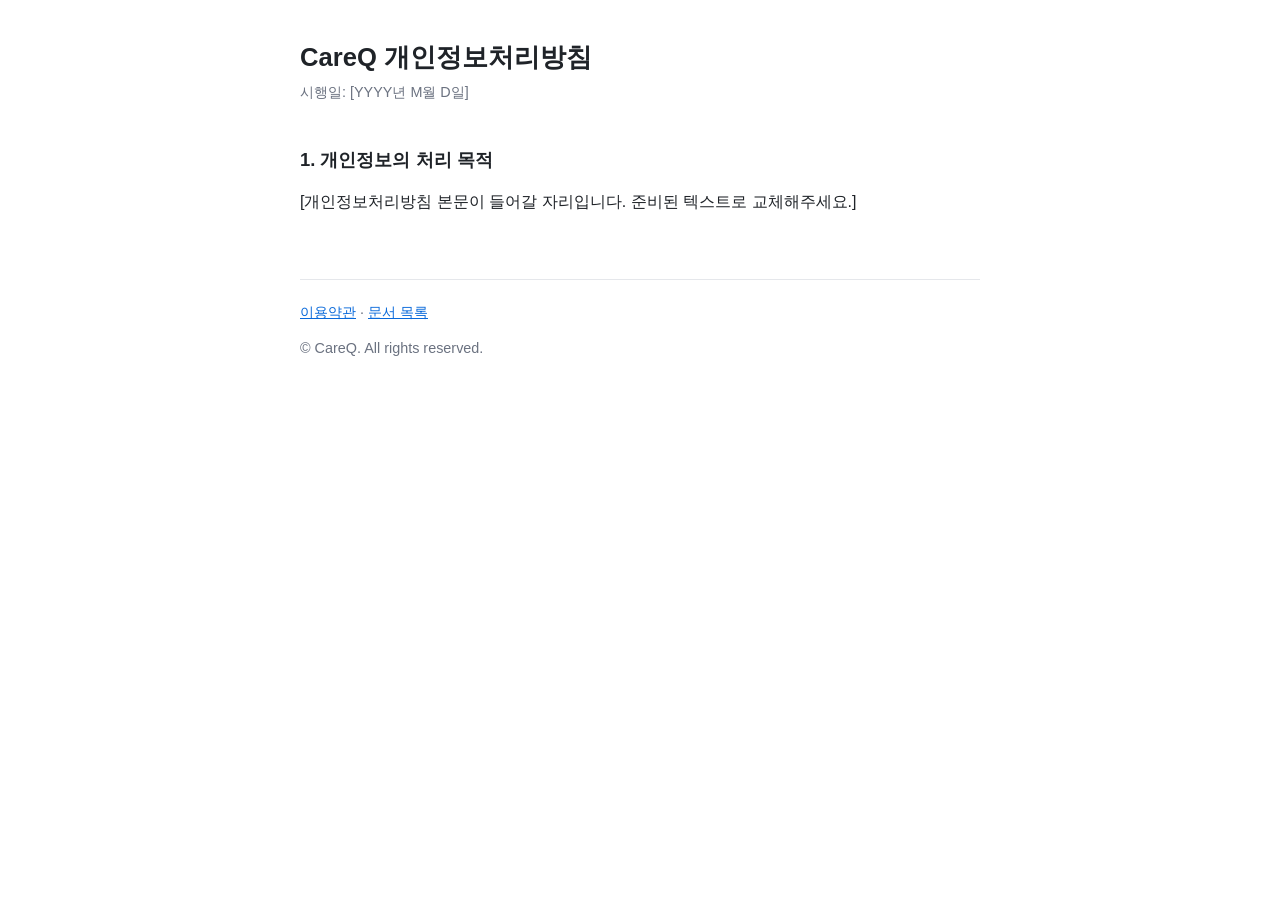
==== privacy.html @ fed1b2c5 "feat: 약관/개인정보처리방침 정적 페이지 스캐폴드 이용약관·개인정보처리방침 본문은 자리 표시자 상태로, 실제 텍스트 수령 후 교체 예정  Co-Authored-By: Claud" ====
<!DOCTYPE html>
<html lang="ko">
<head>
  <meta charset="UTF-8">
  <meta name="viewport" content="width=device-width, initial-scale=1.0">
  <title>CareQ 개인정보처리방침</title>
  <link rel="stylesheet" href="style.css">
</head>
<body>
  <main>
    <h1>CareQ 개인정보처리방침</h1>
    <p class="effective-date">시행일: [YYYY년 M월 D일]</p>

    <!-- ⚠️ 자리 표시자: 준비된 개인정보처리방침 본문으로 교체해주세요. -->
    <h2>1. 개인정보의 처리 목적</h2>
    <p>[개인정보처리방침 본문이 들어갈 자리입니다. 준비된 텍스트로 교체해주세요.]</p>

    <footer>
      <p><a href="terms.html">이용약관</a> · <a href="index.html">문서 목록</a></p>
      <p>© CareQ. All rights reserved.</p>
    </footer>
  </main>
</body>
</html>
---- style.css ----
:root {
  color-scheme: light dark;
  --bg: #ffffff;
  --fg: #1f2328;
  --muted: #6b7280;
  --border: #e5e7eb;
  --link: #0969da;
}

@media (prefers-color-scheme: dark) {
  :root {
    --bg: #0d1117;
    --fg: #e6edf3;
    --muted: #9ca3af;
    --border: #30363d;
    --link: #58a6ff;
  }
}

* {
  box-sizing: border-box;
}

body {
  margin: 0;
  background: var(--bg);
  color: var(--fg);
  font-family: -apple-system, BlinkMacSystemFont, "Apple SD Gothic Neo",
    "Pretendard", "Noto Sans KR", "Segoe UI", Roboto, sans-serif;
  line-height: 1.7;
  font-size: 16px;
  word-break: keep-all;
}

main {
  max-width: 720px;
  margin: 0 auto;
  padding: 40px 20px 80px;
}

h1 {
  font-size: 1.6rem;
  line-height: 1.4;
  margin: 0 0 4px;
}

h2 {
  font-size: 1.15rem;
  margin: 40px 0 12px;
}

p,
li {
  margin: 0 0 12px;
}

ul,
ol {
  padding-left: 24px;
}

a {
  color: var(--link);
}

.effective-date {
  color: var(--muted);
  font-size: 0.9rem;
  margin-bottom: 32px;
}

.doc-list {
  list-style: none;
  padding: 0;
  margin-top: 32px;
}

.doc-list li {
  border: 1px solid var(--border);
  border-radius: 10px;
  margin-bottom: 12px;
}

.doc-list a {
  display: block;
  padding: 16px 20px;
  text-decoration: none;
  font-weight: 600;
}

table {
  width: 100%;
  border-collapse: collapse;
  margin: 0 0 12px;
  font-size: 0.92rem;
}

th,
td {
  border: 1px solid var(--border);
  padding: 8px 10px;
  text-align: left;
  vertical-align: top;
}

footer {
  margin-top: 64px;
  padding-top: 20px;
  border-top: 1px solid var(--border);
  font-size: 0.9rem;
  color: var(--muted);
}
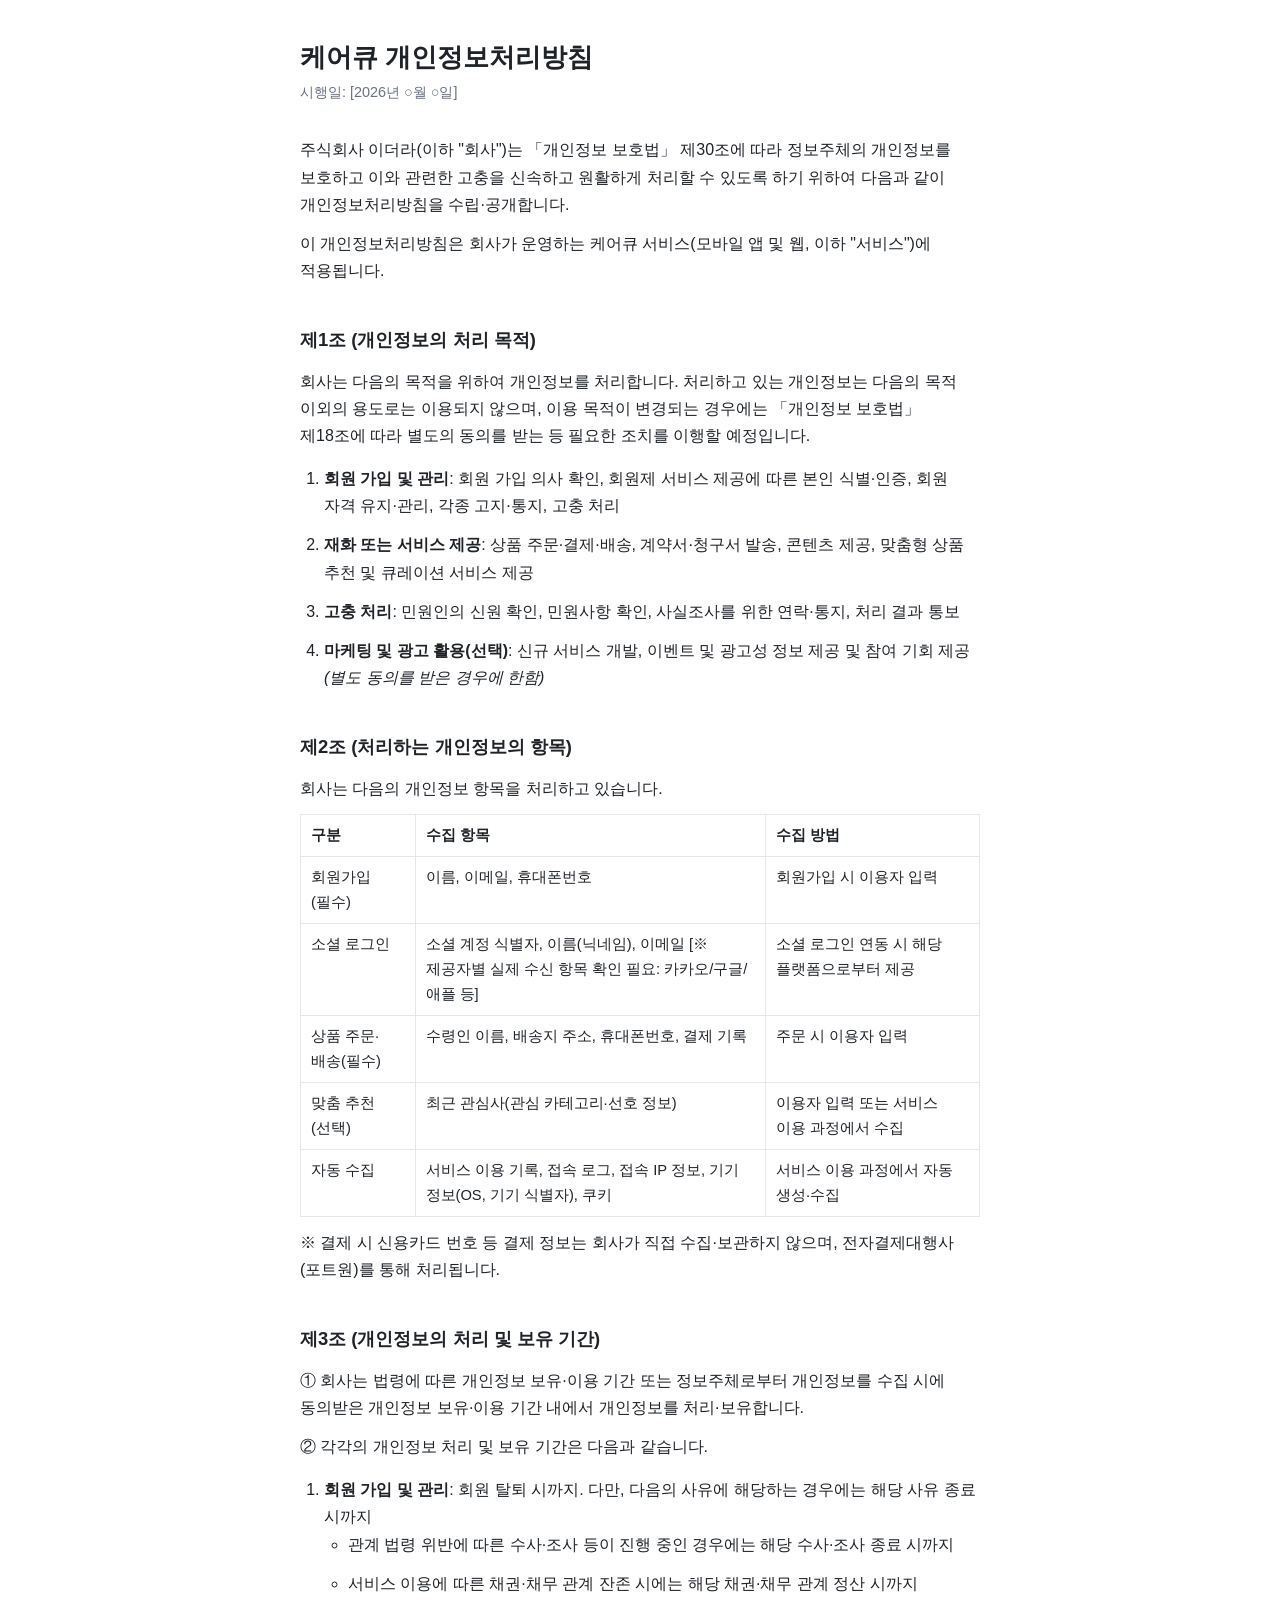
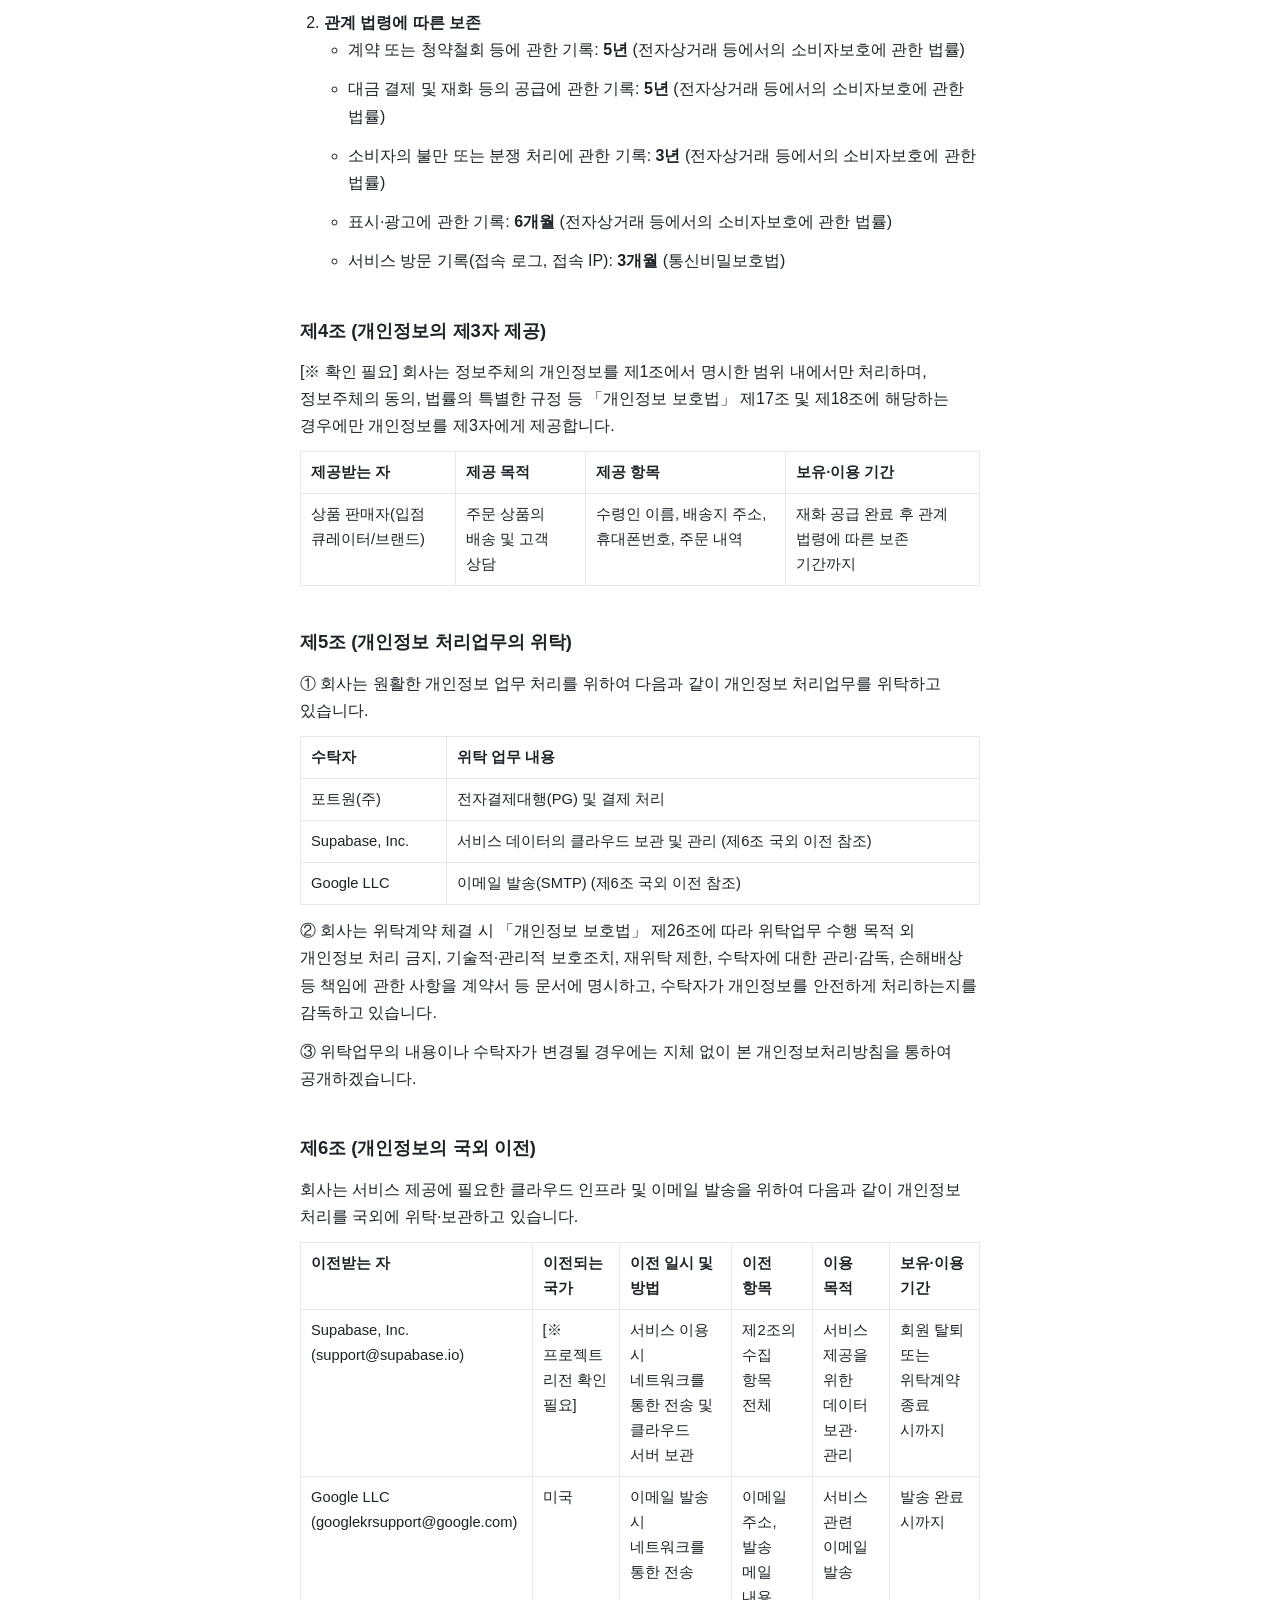
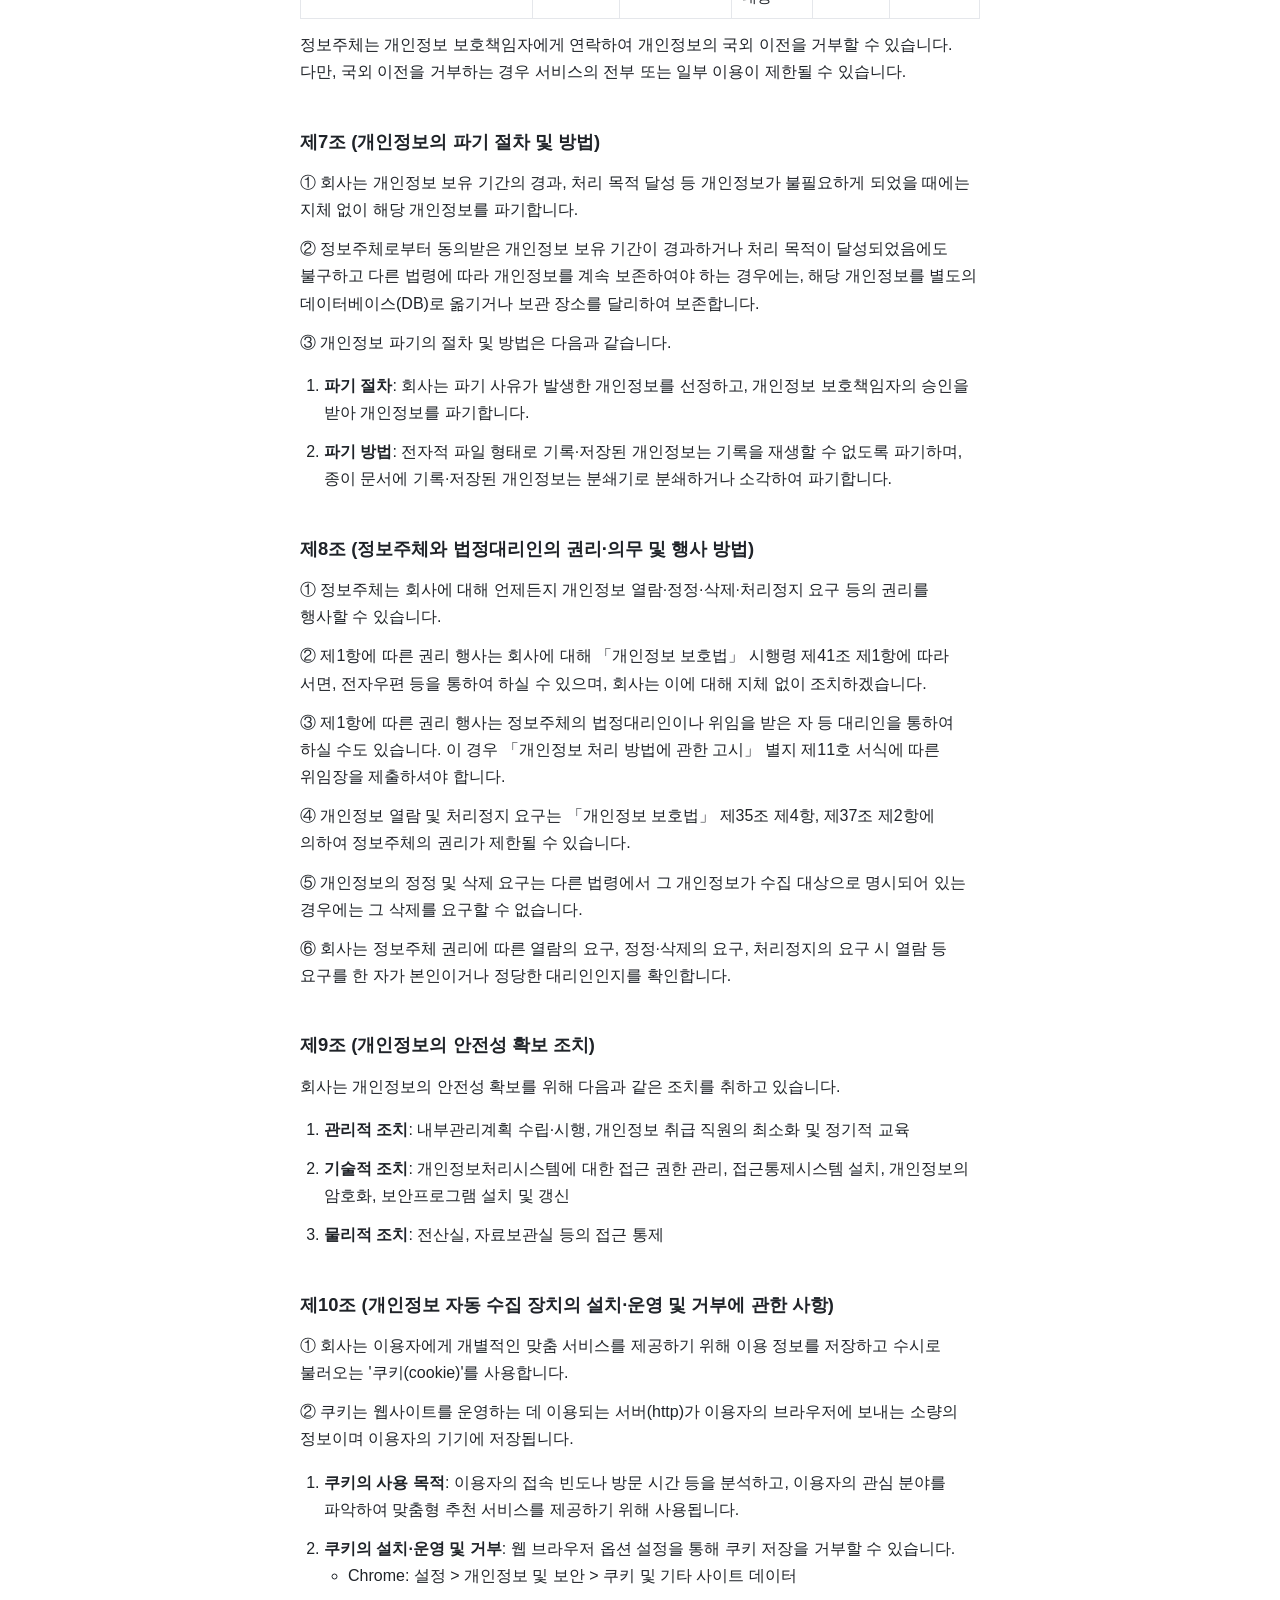
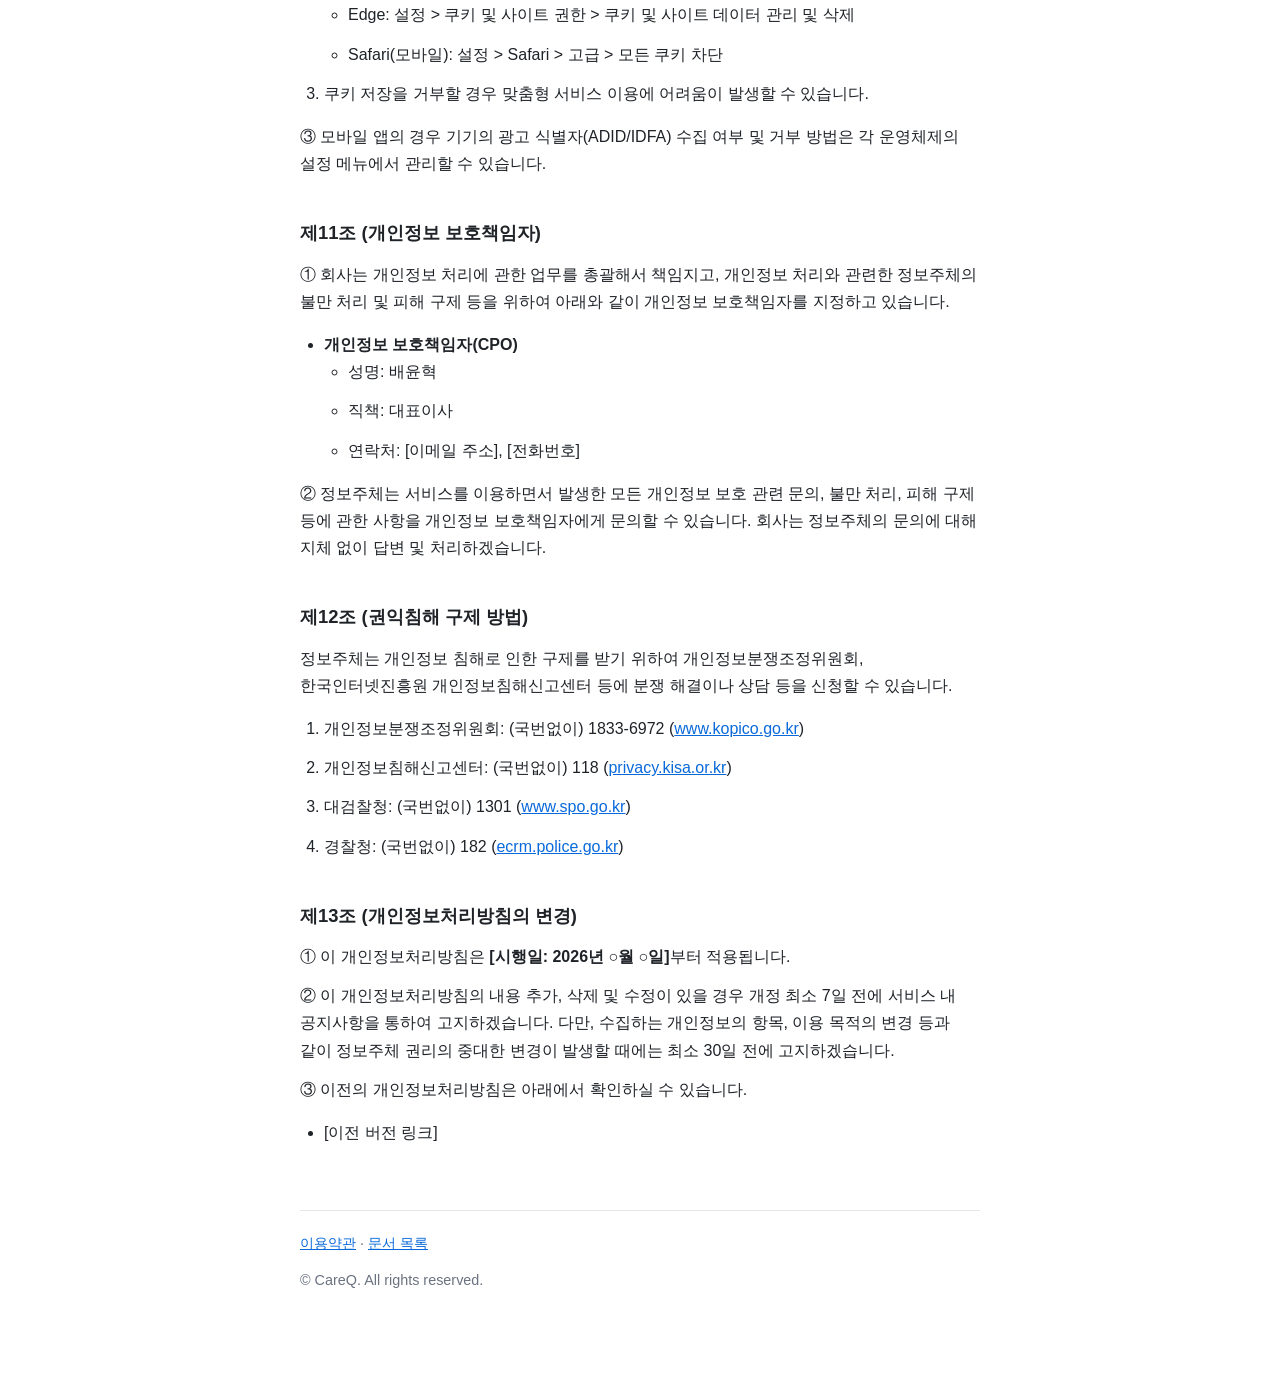
==== commit 247b617f: "feat: 개인정보처리방침 본문 반영 Co-Authored-By: Claude Fable 5 <noreply@anthropic.com>" ====
--- a/privacy.html
+++ b/privacy.html
@@ -3,17 +3,186 @@
 <head>
   <meta charset="UTF-8">
   <meta name="viewport" content="width=device-width, initial-scale=1.0">
-  <title>CareQ 개인정보처리방침</title>
+  <title>케어큐 개인정보처리방침</title>
   <link rel="stylesheet" href="style.css">
 </head>
 <body>
   <main>
-    <h1>CareQ 개인정보처리방침</h1>
-    <p class="effective-date">시행일: [YYYY년 M월 D일]</p>
+    <h1>케어큐 개인정보처리방침</h1>
+    <p class="effective-date">시행일: [2026년 ○월 ○일]</p>
 
-    <!-- ⚠️ 자리 표시자: 준비된 개인정보처리방침 본문으로 교체해주세요. -->
-    <h2>1. 개인정보의 처리 목적</h2>
-    <p>[개인정보처리방침 본문이 들어갈 자리입니다. 준비된 텍스트로 교체해주세요.]</p>
+    <p>주식회사 이더라(이하 "회사")는 「개인정보 보호법」 제30조에 따라 정보주체의 개인정보를 보호하고 이와 관련한 고충을 신속하고 원활하게 처리할 수 있도록 하기 위하여 다음과 같이 개인정보처리방침을 수립·공개합니다.</p>
+    <p>이 개인정보처리방침은 회사가 운영하는 케어큐 서비스(모바일 앱 및 웹, 이하 "서비스")에 적용됩니다.</p>
+
+    <h2>제1조 (개인정보의 처리 목적)</h2>
+    <p>회사는 다음의 목적을 위하여 개인정보를 처리합니다. 처리하고 있는 개인정보는 다음의 목적 이외의 용도로는 이용되지 않으며, 이용 목적이 변경되는 경우에는 「개인정보 보호법」 제18조에 따라 별도의 동의를 받는 등 필요한 조치를 이행할 예정입니다.</p>
+    <ol>
+      <li><strong>회원 가입 및 관리</strong>: 회원 가입 의사 확인, 회원제 서비스 제공에 따른 본인 식별·인증, 회원 자격 유지·관리, 각종 고지·통지, 고충 처리</li>
+      <li><strong>재화 또는 서비스 제공</strong>: 상품 주문·결제·배송, 계약서·청구서 발송, 콘텐츠 제공, 맞춤형 상품 추천 및 큐레이션 서비스 제공</li>
+      <li><strong>고충 처리</strong>: 민원인의 신원 확인, 민원사항 확인, 사실조사를 위한 연락·통지, 처리 결과 통보</li>
+      <li><strong>마케팅 및 광고 활용(선택)</strong>: 신규 서비스 개발, 이벤트 및 광고성 정보 제공 및 참여 기회 제공 <em>(별도 동의를 받은 경우에 한함)</em></li>
+    </ol>
+
+    <h2>제2조 (처리하는 개인정보의 항목)</h2>
+    <p>회사는 다음의 개인정보 항목을 처리하고 있습니다.</p>
+    <table>
+      <thead>
+        <tr><th>구분</th><th>수집 항목</th><th>수집 방법</th></tr>
+      </thead>
+      <tbody>
+        <tr><td>회원가입(필수)</td><td>이름, 이메일, 휴대폰번호</td><td>회원가입 시 이용자 입력</td></tr>
+        <tr><td>소셜 로그인</td><td>소셜 계정 식별자, 이름(닉네임), 이메일 [※ 제공자별 실제 수신 항목 확인 필요: 카카오/구글/애플 등]</td><td>소셜 로그인 연동 시 해당 플랫폼으로부터 제공</td></tr>
+        <tr><td>상품 주문·배송(필수)</td><td>수령인 이름, 배송지 주소, 휴대폰번호, 결제 기록</td><td>주문 시 이용자 입력</td></tr>
+        <tr><td>맞춤 추천(선택)</td><td>최근 관심사(관심 카테고리·선호 정보)</td><td>이용자 입력 또는 서비스 이용 과정에서 수집</td></tr>
+        <tr><td>자동 수집</td><td>서비스 이용 기록, 접속 로그, 접속 IP 정보, 기기 정보(OS, 기기 식별자), 쿠키</td><td>서비스 이용 과정에서 자동 생성·수집</td></tr>
+      </tbody>
+    </table>
+    <p>※ 결제 시 신용카드 번호 등 결제 정보는 회사가 직접 수집·보관하지 않으며, 전자결제대행사(포트원)를 통해 처리됩니다.</p>
+
+    <h2>제3조 (개인정보의 처리 및 보유 기간)</h2>
+    <p>① 회사는 법령에 따른 개인정보 보유·이용 기간 또는 정보주체로부터 개인정보를 수집 시에 동의받은 개인정보 보유·이용 기간 내에서 개인정보를 처리·보유합니다.</p>
+    <p>② 각각의 개인정보 처리 및 보유 기간은 다음과 같습니다.</p>
+    <ol>
+      <li><strong>회원 가입 및 관리</strong>: 회원 탈퇴 시까지. 다만, 다음의 사유에 해당하는 경우에는 해당 사유 종료 시까지
+        <ul>
+          <li>관계 법령 위반에 따른 수사·조사 등이 진행 중인 경우에는 해당 수사·조사 종료 시까지</li>
+          <li>서비스 이용에 따른 채권·채무 관계 잔존 시에는 해당 채권·채무 관계 정산 시까지</li>
+        </ul>
+      </li>
+      <li><strong>관계 법령에 따른 보존</strong>
+        <ul>
+          <li>계약 또는 청약철회 등에 관한 기록: <strong>5년</strong> (전자상거래 등에서의 소비자보호에 관한 법률)</li>
+          <li>대금 결제 및 재화 등의 공급에 관한 기록: <strong>5년</strong> (전자상거래 등에서의 소비자보호에 관한 법률)</li>
+          <li>소비자의 불만 또는 분쟁 처리에 관한 기록: <strong>3년</strong> (전자상거래 등에서의 소비자보호에 관한 법률)</li>
+          <li>표시·광고에 관한 기록: <strong>6개월</strong> (전자상거래 등에서의 소비자보호에 관한 법률)</li>
+          <li>서비스 방문 기록(접속 로그, 접속 IP): <strong>3개월</strong> (통신비밀보호법)</li>
+        </ul>
+      </li>
+    </ol>
+
+    <h2>제4조 (개인정보의 제3자 제공)</h2>
+    <p>[※ 확인 필요] 회사는 정보주체의 개인정보를 제1조에서 명시한 범위 내에서만 처리하며, 정보주체의 동의, 법률의 특별한 규정 등 「개인정보 보호법」 제17조 및 제18조에 해당하는 경우에만 개인정보를 제3자에게 제공합니다.</p>
+    <table>
+      <thead>
+        <tr><th>제공받는 자</th><th>제공 목적</th><th>제공 항목</th><th>보유·이용 기간</th></tr>
+      </thead>
+      <tbody>
+        <tr><td>상품 판매자(입점 큐레이터/브랜드)</td><td>주문 상품의 배송 및 고객 상담</td><td>수령인 이름, 배송지 주소, 휴대폰번호, 주문 내역</td><td>재화 공급 완료 후 관계 법령에 따른 보존 기간까지</td></tr>
+      </tbody>
+    </table>
+
+    <h2>제5조 (개인정보 처리업무의 위탁)</h2>
+    <p>① 회사는 원활한 개인정보 업무 처리를 위하여 다음과 같이 개인정보 처리업무를 위탁하고 있습니다.</p>
+    <table>
+      <thead>
+        <tr><th>수탁자</th><th>위탁 업무 내용</th></tr>
+      </thead>
+      <tbody>
+        <tr><td>포트원(주)</td><td>전자결제대행(PG) 및 결제 처리</td></tr>
+        <tr><td>Supabase, Inc.</td><td>서비스 데이터의 클라우드 보관 및 관리 (제6조 국외 이전 참조)</td></tr>
+        <tr><td>Google LLC</td><td>이메일 발송(SMTP) (제6조 국외 이전 참조)</td></tr>
+      </tbody>
+    </table>
+    <p>② 회사는 위탁계약 체결 시 「개인정보 보호법」 제26조에 따라 위탁업무 수행 목적 외 개인정보 처리 금지, 기술적·관리적 보호조치, 재위탁 제한, 수탁자에 대한 관리·감독, 손해배상 등 책임에 관한 사항을 계약서 등 문서에 명시하고, 수탁자가 개인정보를 안전하게 처리하는지를 감독하고 있습니다.</p>
+    <p>③ 위탁업무의 내용이나 수탁자가 변경될 경우에는 지체 없이 본 개인정보처리방침을 통하여 공개하겠습니다.</p>
+
+    <h2>제6조 (개인정보의 국외 이전)</h2>
+    <p>회사는 서비스 제공에 필요한 클라우드 인프라 및 이메일 발송을 위하여 다음과 같이 개인정보 처리를 국외에 위탁·보관하고 있습니다.</p>
+    <table>
+      <thead>
+        <tr><th>이전받는 자</th><th>이전되는 국가</th><th>이전 일시 및 방법</th><th>이전 항목</th><th>이용 목적</th><th>보유·이용 기간</th></tr>
+      </thead>
+      <tbody>
+        <tr>
+          <td>Supabase, Inc. (support@supabase.io)</td>
+          <td>[※ 프로젝트 리전 확인 필요]</td>
+          <td>서비스 이용 시 네트워크를 통한 전송 및 클라우드 서버 보관</td>
+          <td>제2조의 수집 항목 전체</td>
+          <td>서비스 제공을 위한 데이터 보관·관리</td>
+          <td>회원 탈퇴 또는 위탁계약 종료 시까지</td>
+        </tr>
+        <tr>
+          <td>Google LLC (googlekrsupport@google.com)</td>
+          <td>미국</td>
+          <td>이메일 발송 시 네트워크를 통한 전송</td>
+          <td>이메일 주소, 발송 메일 내용</td>
+          <td>서비스 관련 이메일 발송</td>
+          <td>발송 완료 시까지</td>
+        </tr>
+      </tbody>
+    </table>
+    <p>정보주체는 개인정보 보호책임자에게 연락하여 개인정보의 국외 이전을 거부할 수 있습니다. 다만, 국외 이전을 거부하는 경우 서비스의 전부 또는 일부 이용이 제한될 수 있습니다.</p>
+
+    <h2>제7조 (개인정보의 파기 절차 및 방법)</h2>
+    <p>① 회사는 개인정보 보유 기간의 경과, 처리 목적 달성 등 개인정보가 불필요하게 되었을 때에는 지체 없이 해당 개인정보를 파기합니다.</p>
+    <p>② 정보주체로부터 동의받은 개인정보 보유 기간이 경과하거나 처리 목적이 달성되었음에도 불구하고 다른 법령에 따라 개인정보를 계속 보존하여야 하는 경우에는, 해당 개인정보를 별도의 데이터베이스(DB)로 옮기거나 보관 장소를 달리하여 보존합니다.</p>
+    <p>③ 개인정보 파기의 절차 및 방법은 다음과 같습니다.</p>
+    <ol>
+      <li><strong>파기 절차</strong>: 회사는 파기 사유가 발생한 개인정보를 선정하고, 개인정보 보호책임자의 승인을 받아 개인정보를 파기합니다.</li>
+      <li><strong>파기 방법</strong>: 전자적 파일 형태로 기록·저장된 개인정보는 기록을 재생할 수 없도록 파기하며, 종이 문서에 기록·저장된 개인정보는 분쇄기로 분쇄하거나 소각하여 파기합니다.</li>
+    </ol>
+
+    <h2>제8조 (정보주체와 법정대리인의 권리·의무 및 행사 방법)</h2>
+    <p>① 정보주체는 회사에 대해 언제든지 개인정보 열람·정정·삭제·처리정지 요구 등의 권리를 행사할 수 있습니다.</p>
+    <p>② 제1항에 따른 권리 행사는 회사에 대해 「개인정보 보호법」 시행령 제41조 제1항에 따라 서면, 전자우편 등을 통하여 하실 수 있으며, 회사는 이에 대해 지체 없이 조치하겠습니다.</p>
+    <p>③ 제1항에 따른 권리 행사는 정보주체의 법정대리인이나 위임을 받은 자 등 대리인을 통하여 하실 수도 있습니다. 이 경우 「개인정보 처리 방법에 관한 고시」 별지 제11호 서식에 따른 위임장을 제출하셔야 합니다.</p>
+    <p>④ 개인정보 열람 및 처리정지 요구는 「개인정보 보호법」 제35조 제4항, 제37조 제2항에 의하여 정보주체의 권리가 제한될 수 있습니다.</p>
+    <p>⑤ 개인정보의 정정 및 삭제 요구는 다른 법령에서 그 개인정보가 수집 대상으로 명시되어 있는 경우에는 그 삭제를 요구할 수 없습니다.</p>
+    <p>⑥ 회사는 정보주체 권리에 따른 열람의 요구, 정정·삭제의 요구, 처리정지의 요구 시 열람 등 요구를 한 자가 본인이거나 정당한 대리인인지를 확인합니다.</p>
+
+    <h2>제9조 (개인정보의 안전성 확보 조치)</h2>
+    <p>회사는 개인정보의 안전성 확보를 위해 다음과 같은 조치를 취하고 있습니다.</p>
+    <ol>
+      <li><strong>관리적 조치</strong>: 내부관리계획 수립·시행, 개인정보 취급 직원의 최소화 및 정기적 교육</li>
+      <li><strong>기술적 조치</strong>: 개인정보처리시스템에 대한 접근 권한 관리, 접근통제시스템 설치, 개인정보의 암호화, 보안프로그램 설치 및 갱신</li>
+      <li><strong>물리적 조치</strong>: 전산실, 자료보관실 등의 접근 통제</li>
+    </ol>
+
+    <h2>제10조 (개인정보 자동 수집 장치의 설치·운영 및 거부에 관한 사항)</h2>
+    <p>① 회사는 이용자에게 개별적인 맞춤 서비스를 제공하기 위해 이용 정보를 저장하고 수시로 불러오는 '쿠키(cookie)'를 사용합니다.</p>
+    <p>② 쿠키는 웹사이트를 운영하는 데 이용되는 서버(http)가 이용자의 브라우저에 보내는 소량의 정보이며 이용자의 기기에 저장됩니다.</p>
+    <ol>
+      <li><strong>쿠키의 사용 목적</strong>: 이용자의 접속 빈도나 방문 시간 등을 분석하고, 이용자의 관심 분야를 파악하여 맞춤형 추천 서비스를 제공하기 위해 사용됩니다.</li>
+      <li><strong>쿠키의 설치·운영 및 거부</strong>: 웹 브라우저 옵션 설정을 통해 쿠키 저장을 거부할 수 있습니다.
+        <ul>
+          <li>Chrome: 설정 &gt; 개인정보 및 보안 &gt; 쿠키 및 기타 사이트 데이터</li>
+          <li>Edge: 설정 &gt; 쿠키 및 사이트 권한 &gt; 쿠키 및 사이트 데이터 관리 및 삭제</li>
+          <li>Safari(모바일): 설정 &gt; Safari &gt; 고급 &gt; 모든 쿠키 차단</li>
+        </ul>
+      </li>
+      <li>쿠키 저장을 거부할 경우 맞춤형 서비스 이용에 어려움이 발생할 수 있습니다.</li>
+    </ol>
+    <p>③ 모바일 앱의 경우 기기의 광고 식별자(ADID/IDFA) 수집 여부 및 거부 방법은 각 운영체제의 설정 메뉴에서 관리할 수 있습니다.</p>
+
+    <h2>제11조 (개인정보 보호책임자)</h2>
+    <p>① 회사는 개인정보 처리에 관한 업무를 총괄해서 책임지고, 개인정보 처리와 관련한 정보주체의 불만 처리 및 피해 구제 등을 위하여 아래와 같이 개인정보 보호책임자를 지정하고 있습니다.</p>
+    <ul>
+      <li><strong>개인정보 보호책임자(CPO)</strong>
+        <ul>
+          <li>성명: 배윤혁</li>
+          <li>직책: 대표이사</li>
+          <li>연락처: [이메일 주소], [전화번호]</li>
+        </ul>
+      </li>
+    </ul>
+    <p>② 정보주체는 서비스를 이용하면서 발생한 모든 개인정보 보호 관련 문의, 불만 처리, 피해 구제 등에 관한 사항을 개인정보 보호책임자에게 문의할 수 있습니다. 회사는 정보주체의 문의에 대해 지체 없이 답변 및 처리하겠습니다.</p>
+
+    <h2>제12조 (권익침해 구제 방법)</h2>
+    <p>정보주체는 개인정보 침해로 인한 구제를 받기 위하여 개인정보분쟁조정위원회, 한국인터넷진흥원 개인정보침해신고센터 등에 분쟁 해결이나 상담 등을 신청할 수 있습니다.</p>
+    <ol>
+      <li>개인정보분쟁조정위원회: (국번없이) 1833-6972 (<a href="https://www.kopico.go.kr" rel="noopener">www.kopico.go.kr</a>)</li>
+      <li>개인정보침해신고센터: (국번없이) 118 (<a href="https://privacy.kisa.or.kr" rel="noopener">privacy.kisa.or.kr</a>)</li>
+      <li>대검찰청: (국번없이) 1301 (<a href="https://www.spo.go.kr" rel="noopener">www.spo.go.kr</a>)</li>
+      <li>경찰청: (국번없이) 182 (<a href="https://ecrm.police.go.kr" rel="noopener">ecrm.police.go.kr</a>)</li>
+    </ol>
+
+    <h2>제13조 (개인정보처리방침의 변경)</h2>
+    <p>① 이 개인정보처리방침은 <strong>[시행일: 2026년 ○월 ○일]</strong>부터 적용됩니다.</p>
+    <p>② 이 개인정보처리방침의 내용 추가, 삭제 및 수정이 있을 경우 개정 최소 7일 전에 서비스 내 공지사항을 통하여 고지하겠습니다. 다만, 수집하는 개인정보의 항목, 이용 목적의 변경 등과 같이 정보주체 권리의 중대한 변경이 발생할 때에는 최소 30일 전에 고지하겠습니다.</p>
+    <p>③ 이전의 개인정보처리방침은 아래에서 확인하실 수 있습니다.</p>
+    <ul>
+      <li>[이전 버전 링크]</li>
+    </ul>
 
     <footer>
       <p><a href="terms.html">이용약관</a> · <a href="index.html">문서 목록</a></p>
